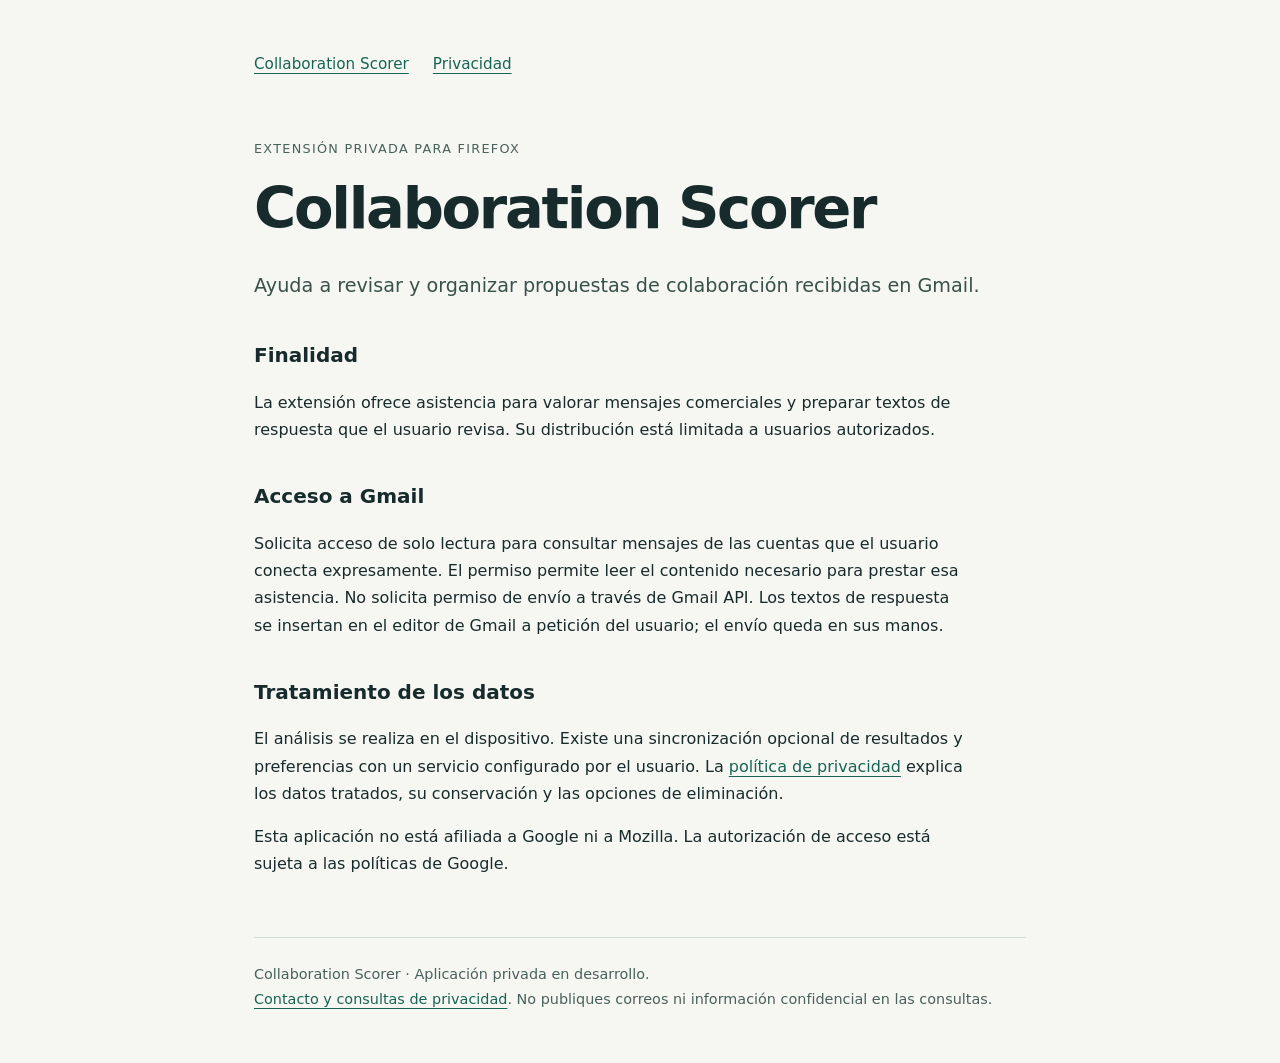
==== index.html @ 8ed94089 "Add public information and privacy page" ====
<!doctype html>
<html lang="es"><head><meta charset="utf-8"><meta name="viewport" content="width=device-width,initial-scale=1"><title>Collaboration Scorer</title><meta name="description" content="Herramienta privada para ayudar a revisar propuestas de colaboración en Gmail."><link rel="stylesheet" href="style.css"></head><body><main><nav aria-label="Principal"><a href="index.html">Collaboration Scorer</a><a href="privacy.html">Privacidad</a></nav><p class="label">Extensión privada para Firefox</p><h1>Collaboration Scorer</h1><p class="intro">Ayuda a revisar y organizar propuestas de colaboración recibidas en Gmail.</p><h2>Finalidad</h2><p>La extensión ofrece asistencia para valorar mensajes comerciales y preparar textos de respuesta que el usuario revisa. Su distribución está limitada a usuarios autorizados.</p><h2>Acceso a Gmail</h2><p>Solicita acceso de solo lectura para consultar mensajes de las cuentas que el usuario conecta expresamente. El permiso permite leer el contenido necesario para prestar esa asistencia. No solicita permiso de envío a través de Gmail API. Los textos de respuesta se insertan en el editor de Gmail a petición del usuario; el envío queda en sus manos.</p><h2>Tratamiento de los datos</h2><p>El análisis se realiza en el dispositivo. Existe una sincronización opcional de resultados y preferencias con un servicio configurado por el usuario. La <a href="privacy.html">política de privacidad</a> explica los datos tratados, su conservación y las opciones de eliminación.</p><p>Esta aplicación no está afiliada a Google ni a Mozilla. La autorización de acceso está sujeta a las políticas de Google.</p><footer>Collaboration Scorer · Aplicación privada en desarrollo.<br><a href="https://github.com/alberto-am19/alberto-am19.github.io/issues">Contacto y consultas de privacidad</a>. No publiques correos ni información confidencial en las consultas.</footer></main></body></html>
---- style.css ----
:root{font-family:system-ui,-apple-system,Segoe UI,sans-serif;color:#182b2c;background:#f6f7f3;line-height:1.7}*{box-sizing:border-box}body{margin:0}main{max-width:820px;margin:auto;padding:52px 24px}nav{display:flex;gap:24px;flex-wrap:wrap;margin-bottom:60px;font-size:.95rem}a{color:#176354;text-underline-offset:4px}a:focus-visible{outline:3px solid #a25610;outline-offset:4px}.label{font-size:.8rem;letter-spacing:.1em;text-transform:uppercase;color:#48615c}h1{font-size:clamp(2.2rem,7vw,3.6rem);line-height:1.15;letter-spacing:-.04em;margin:16px 0 28px}h2{font-size:1.25rem;margin-top:36px}p,li{max-width:70ch}.intro{font-size:1.2rem;color:#38514b}footer{margin-top:60px;padding-top:24px;border-top:1px solid #d3ded6;font-size:.9rem;color:#48615c}code{overflow-wrap:anywhere}li{margin:8px 0}
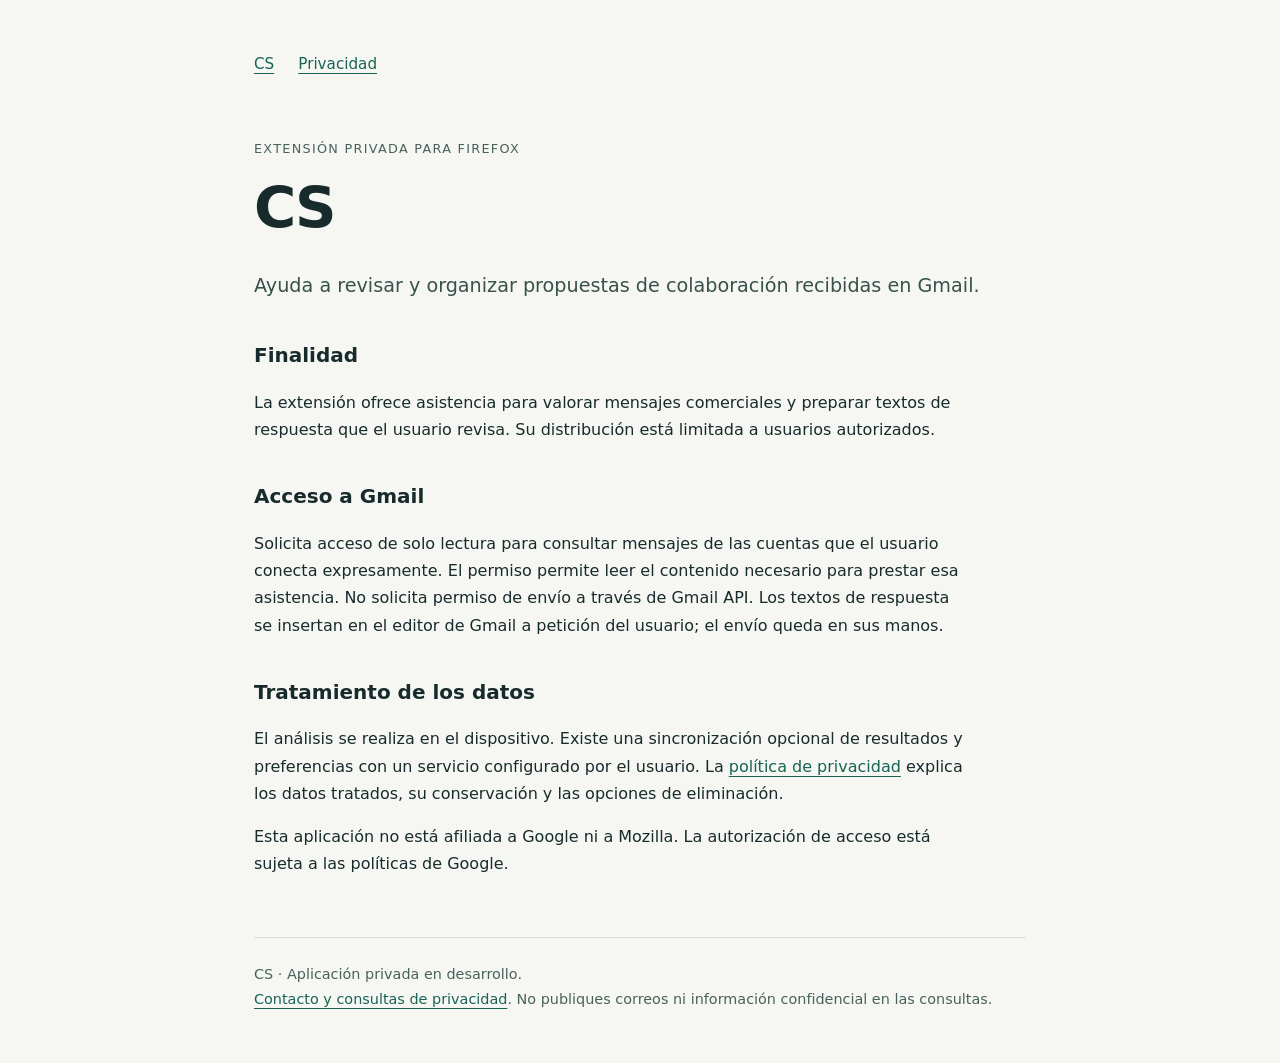
==== commit 843be0f8: "Use CS as public application name" ====
--- a/index.html
+++ b/index.html
@@ -1,2 +1,2 @@
 <!doctype html>
-<html lang="es"><head><meta charset="utf-8"><meta name="viewport" content="width=device-width,initial-scale=1"><title>Collaboration Scorer</title><meta name="description" content="Herramienta privada para ayudar a revisar propuestas de colaboración en Gmail."><link rel="stylesheet" href="style.css"></head><body><main><nav aria-label="Principal"><a href="index.html">Collaboration Scorer</a><a href="privacy.html">Privacidad</a></nav><p class="label">Extensión privada para Firefox</p><h1>Collaboration Scorer</h1><p class="intro">Ayuda a revisar y organizar propuestas de colaboración recibidas en Gmail.</p><h2>Finalidad</h2><p>La extensión ofrece asistencia para valorar mensajes comerciales y preparar textos de respuesta que el usuario revisa. Su distribución está limitada a usuarios autorizados.</p><h2>Acceso a Gmail</h2><p>Solicita acceso de solo lectura para consultar mensajes de las cuentas que el usuario conecta expresamente. El permiso permite leer el contenido necesario para prestar esa asistencia. No solicita permiso de envío a través de Gmail API. Los textos de respuesta se insertan en el editor de Gmail a petición del usuario; el envío queda en sus manos.</p><h2>Tratamiento de los datos</h2><p>El análisis se realiza en el dispositivo. Existe una sincronización opcional de resultados y preferencias con un servicio configurado por el usuario. La <a href="privacy.html">política de privacidad</a> explica los datos tratados, su conservación y las opciones de eliminación.</p><p>Esta aplicación no está afiliada a Google ni a Mozilla. La autorización de acceso está sujeta a las políticas de Google.</p><footer>Collaboration Scorer · Aplicación privada en desarrollo.<br><a href="https://github.com/alberto-am19/alberto-am19.github.io/issues">Contacto y consultas de privacidad</a>. No publiques correos ni información confidencial en las consultas.</footer></main></body></html>
+<html lang="es"><head><meta name="google-site-verification" content="QVOmocccMROE7HiH8r9-o6R7NYES396qgtKIWQzKcPI" /><meta charset="utf-8"><meta name="viewport" content="width=device-width,initial-scale=1"><title>CS</title><meta name="description" content="Herramienta privada para ayudar a revisar propuestas de colaboración en Gmail."><link rel="stylesheet" href="style.css"></head><body><main><nav aria-label="Principal"><a href="index.html">CS</a><a href="privacy.html">Privacidad</a></nav><p class="label">Extensión privada para Firefox</p><h1>CS</h1><p class="intro">Ayuda a revisar y organizar propuestas de colaboración recibidas en Gmail.</p><h2>Finalidad</h2><p>La extensión ofrece asistencia para valorar mensajes comerciales y preparar textos de respuesta que el usuario revisa. Su distribución está limitada a usuarios autorizados.</p><h2>Acceso a Gmail</h2><p>Solicita acceso de solo lectura para consultar mensajes de las cuentas que el usuario conecta expresamente. El permiso permite leer el contenido necesario para prestar esa asistencia. No solicita permiso de envío a través de Gmail API. Los textos de respuesta se insertan en el editor de Gmail a petición del usuario; el envío queda en sus manos.</p><h2>Tratamiento de los datos</h2><p>El análisis se realiza en el dispositivo. Existe una sincronización opcional de resultados y preferencias con un servicio configurado por el usuario. La <a href="privacy.html">política de privacidad</a> explica los datos tratados, su conservación y las opciones de eliminación.</p><p>Esta aplicación no está afiliada a Google ni a Mozilla. La autorización de acceso está sujeta a las políticas de Google.</p><footer>CS · Aplicación privada en desarrollo.<br><a href="https://github.com/alberto-am19/alberto-am19.github.io/issues">Contacto y consultas de privacidad</a>. No publiques correos ni información confidencial en las consultas.</footer></main></body></html>
